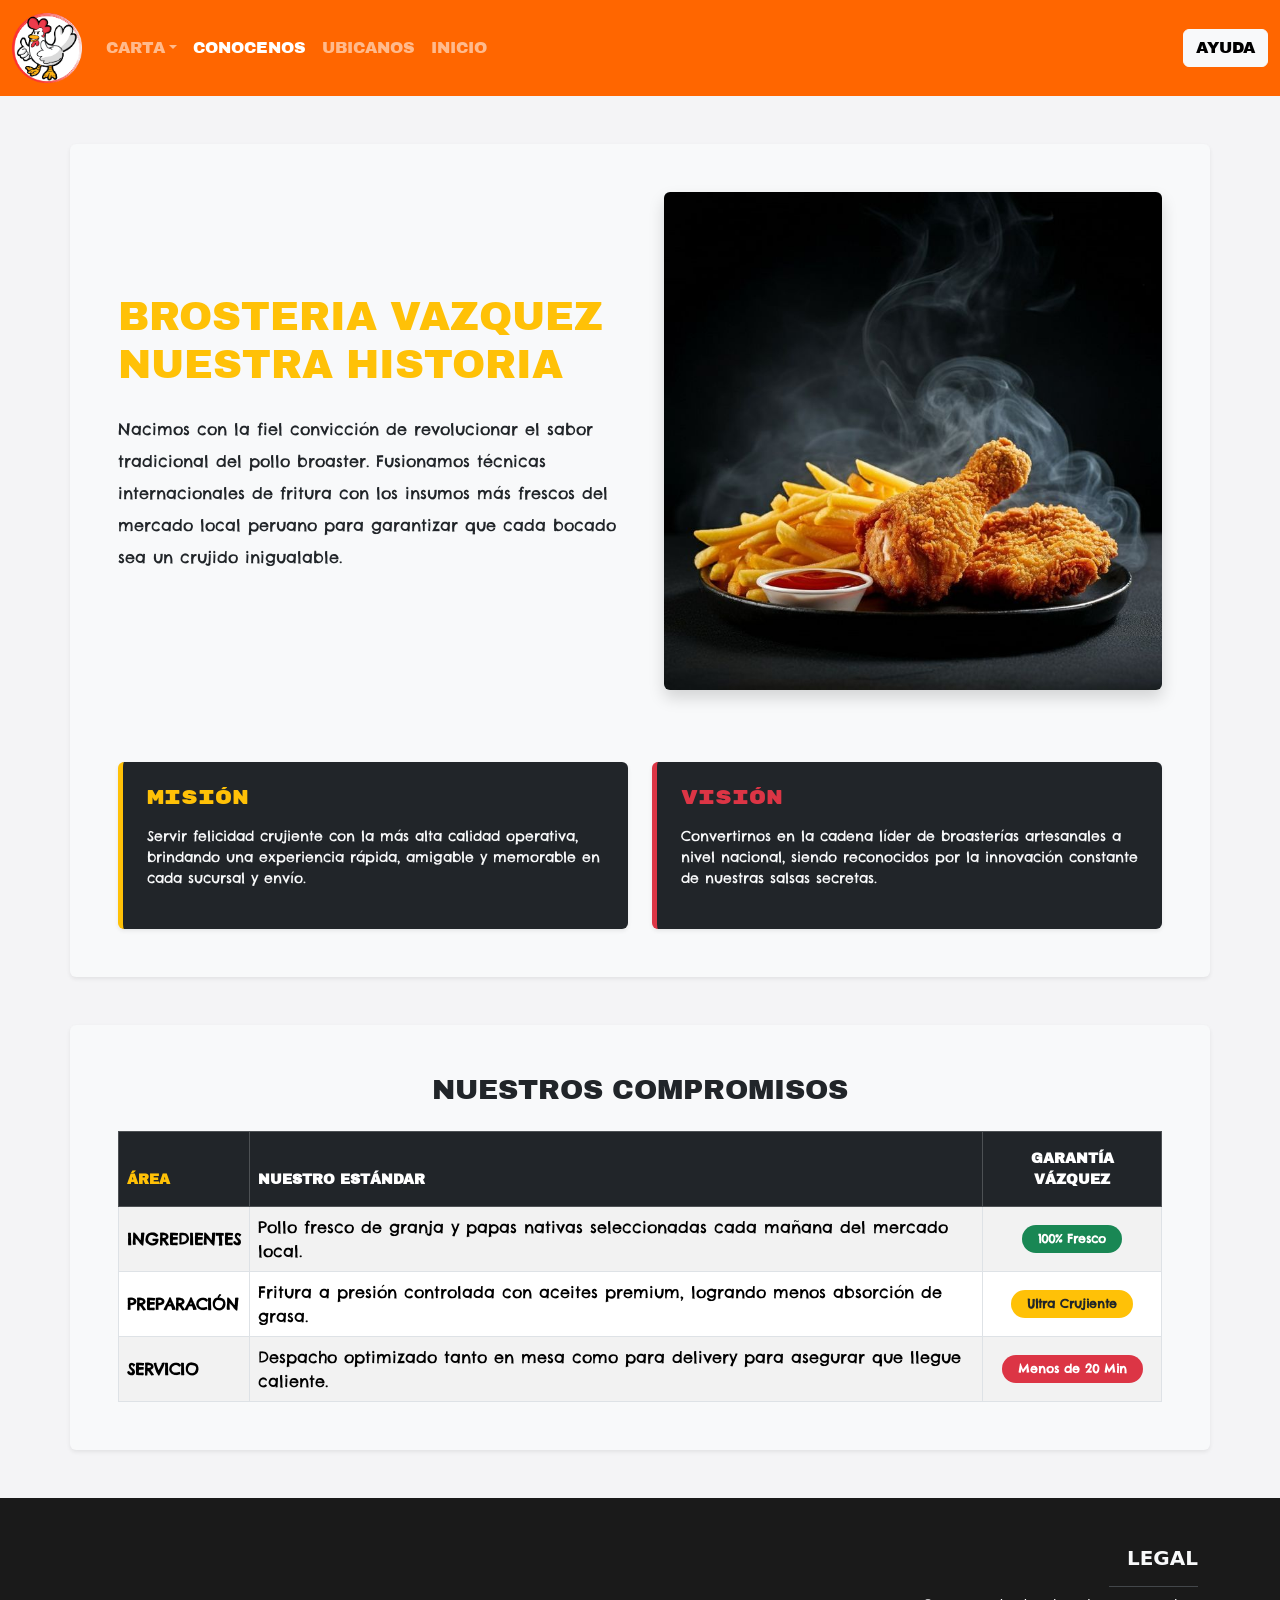
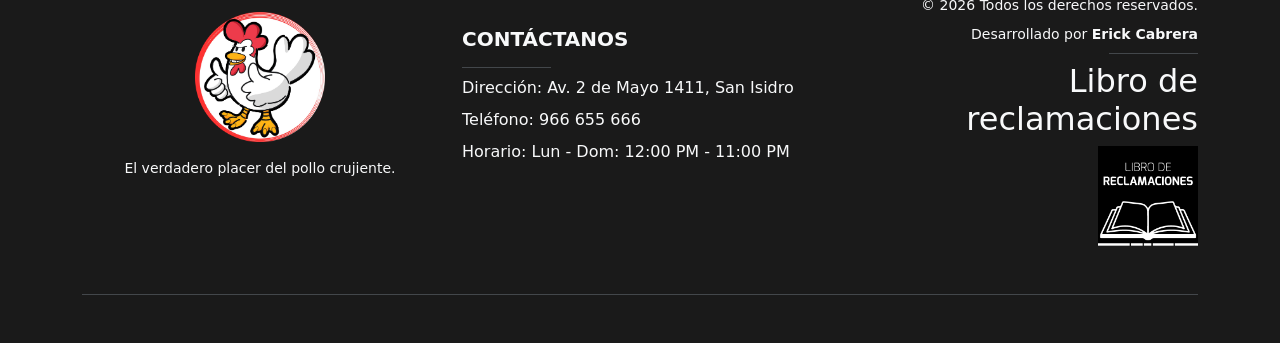
==== conocenos.html @ 8547aa76 "Primer commit: Estructura del proyecto" ====
<!DOCTYPE html>
<html lang="es">
<head>
    <meta charset="UTF-8">
    <meta name="viewport" content="width=device-width, initial-scale=1.0">
    <title>BROSTERIA VAZQUEZ - CONOCENOS</title>
    <link rel="icon" type="image/png" href="images/broasteria-Vasquez-modified.png">
    <link rel="stylesheet" href="css/style.css">
    <link href="https://cdn.jsdelivr.net/npm/bootstrap@5.3.8/dist/css/bootstrap.min.css" rel="stylesheet" integrity="sha384-sRIl4kxILFvY47J16cr9ZwB07vP4J8+LH7qKQnuqkuIAvNWLzeN8tE5YBujZqJLB" crossorigin="anonymous">
    <link rel="preconnect" href="https://fonts.googleapis.com">
    <link rel="preconnect" href="https://fonts.gstatic.com" crossorigin>
    <link href="https://fonts.googleapis.com/css2?family=Archivo+Black&family=Chelsea+Market&family=Rubik+Mono+One&display=swap" rel="stylesheet">
</head>
<body>    
    <header class="container-fluid p-0">
        <nav class="navbar navbar-expand-lg escm-bg-orange escm-archivo-black-regular" data-bs-theme="dark">
            <div class="container-fluid">
                <button class="navbar-toggler" type="button" data-bs-toggle="collapse" data-bs-target="#navbarSupportedContent" aria-controls="navbarSupportedContent" aria-expanded="false" aria-label="Toggle navigation">
                    <span class="navbar-toggler-icon"></span>
                </button>
                <div class="collapse navbar-collapse" id="navbarSupportedContent">
                    <a class="navbar-brand" href="index.html">
                        <img src="images/broasteria-Vasquez-modified.png" alt="logo" width="70">
                    </a>
                    <ul class="navbar-nav me-auto mb-2 mb-lg-0">
                        <li class="nav-item dropdown">
                            <a class="nav-link dropdown-toggle" href="cartas.html" role="button" data-bs-toggle="dropdown" aria-expanded="false">CARTA</a>
                            <ul class="dropdown-menu">
                                <li><a class="dropdown-item" href="cartas.html">PLATOS EXTREMOS</a></li>
                                <li><a class="dropdown-item" href="cartas.html">PROMOCIONES</a></li>
                                <li><hr class="dropdown-divider"></li>
                                <li><a class="dropdown-item" href="cartas.html">MENUS</a></li>
                            </ul>
                        </li>
                        <li class="nav-item"><a class="nav-link active" href="conocenos.html">CONOCENOS</a></li>
                        <li class="nav-item"><a class="nav-link" href="ubicanos.html">UBICANOS</a></li>
                        <li class="nav-item"><a class="nav-link" href="index.html">INICIO</a></li>
                    </ul>
                </div>
                <div><a href="ayuda.html" class="btn btn-light escm_btn_header">Ayuda</a></div>
            </div>
        </nav>
    </header>

    <main class="escm_bg_fond py-5">
        <section class="container bg-light p-5 rounded shadow-sm">
            <div class="row align-items-center g-5">
                <div class="col-lg-6">
                    <h1 class="escm-archivo-black-regular text-warning mb-4">BROSTERIA VAZQUEZ <br>NUESTRA HISTORIA</h1>
                    <p class="escm-chelsea-market-regular lh-lg text-dark">
                        Nacimos con la fiel convicción de revolucionar el sabor tradicional del pollo broaster. Fusionamos técnicas internacionales de fritura con los insumos más frescos del mercado local peruano para garantizar que cada bocado sea un crujido inigualable.
                    </p>
                </div>
                <div class="col-lg-6">
                    <img src="images/fondo_pollo.jpg" alt="Historia Vázquez" class="img-fluid rounded shadow w-100">
                </div>
            </div>

            <div class="row g-4 mt-5">
                <div class="col-md-6">
                    <div class="p-4 bg-dark text-light rounded h-100 shadow-sm border-start border-warning border-5">
                        <h3 class="escm-rubik-mono-one-regular text-warning fs-5">Misión</h3>
                        <p class="mt-3 escm-chelsea-market-regular small">Servir felicidad crujiente con la más alta calidad operativa, brindando una experiencia rápida, amigable y memorable en cada sucursal y envío.</p>
                    </div>
                </div>
                <div class="col-md-6">
                    <div class="p-4 bg-dark text-light rounded h-100 shadow-sm border-start border-danger border-5">
                        <h3 class="escm-rubik-mono-one-regular text-danger fs-5">Visión</h3>
                        <p class="mt-3 escm-chelsea-market-regular small">Convertirnos en la cadena líder de broasterías artesanales a nivel nacional, siendo reconocidos por la innovación constante de nuestras salsas secretas.</p>
                    </div>
                </div>
            </div>
        </section>
        <section class="container bg-light p-5 rounded shadow-sm mt-5">
            <h2 class="escm-archivo-black-regular text-center text-dark mb-4 fs-3">NUESTROS COMPROMISOS</h2>
            
            <div class="table-responsive">
                <table class="table table-striped table-hover table-bordered align-middle mb-0">
                    <thead class="table-dark escm-archivo-black-regular small">
                        <tr>
                            <th scope="col" class="py-3 text-warning">ÁREA</th>
                            <th scope="col" class="py-3">NUESTRO ESTÁNDAR</th>
                            <th scope="col" class="py-3 text-center">GARANTÍA VÁZQUEZ</th>
                        </tr>
                    </thead>
                    <tbody class="escm-chelsea-market-regular text-dark">
                        <tr>
                            <td class="fw-bold text-uppercase">Ingredientes</td>
                            <td>Pollo fresco de granja y papas nativas seleccionadas cada mañana del mercado local.</td>
                            <td class="text-center"><span class="badge rounded-pill bg-success px-3 py-2">100% Fresco</span></td>
                        </tr>
                        <tr>
                            <td class="fw-bold text-uppercase">Preparación</td>
                            <td>Fritura a presión controlada con aceites premium, logrando menos absorción de grasa.</td>
                            <td class="text-center"><span class="badge rounded-pill bg-warning text-dark px-3 py-2">Ultra Crujiente</span></td>
                        </tr>
                        <tr>
                            <td class="fw-bold text-uppercase">Servicio</td>
                            <td>Despacho optimizado tanto en mesa como para delivery para asegurar que llegue caliente.</td>
                            <td class="text-center"><span class="badge rounded-pill bg-danger px-3 py-2">Menos de 20 Min</span></td>
                        </tr>
                    </tbody>
                </table>
            </div>
        </section>
    </main>

   <footer class="escm-bg-footer py-5 text-light">
        <div class="container">
            <div class="row gy-4 align-items-center text-center text-md-start">
                <div class="col-12 col-md-4 text-center">
                    <img src="images/broasteria-Vasquez-modified.png" alt="Broastería Vásquez" width="130" class="mb-3 img-fluid">
                    <p class="small mb-0">El verdadero placer del pollo crujiente.</p>
                </div>
                <div class="col-12 col-md-4">
                    <h5 class="text-uppercase fw-bold mb-3">Contáctanos</h5>
                    <hr class="border-secondary my-2 w-25 mx-auto mx-md-0 opacity-50">
                    <ul class="list-unstyled mb-0">
                        <li class="mb-2">Dirección: Av. 2 de Mayo 1411, San Isidro</li>
                        <li class="mb-2">Teléfono: 966 655 666</li>
                        <li>Horario: Lun - Dom: 12:00 PM - 11:00 PM</li>
                    </ul>
                </div>
                <div class="col-12 col-md-4 text-md-end">
                    <h5 class="text-uppercase fw-bold mb-3">Legal</h5>
                    <hr class="border-secondary my-2 w-25 ms-auto me-auto me-md-0 opacity-50">
                    <p class="small mb-2">&copy; 2026 Todos los derechos reservados.</p>
                    <p class="small mb-0">Desarrollado por <span class="fw-bold">Erick Cabrera</span></p>
                    <hr class="border-secondary my-2 w-25 ms-auto me-auto me-md-0 opacity-50">
                    <p class="h2">Libro de <br> reclamaciones 
                    </p>
                    <a href="reclamos.html"><img src="images/images (2).png" alt="libro" width="100" class="text-center"></a>
                </div>
            </div>
            <hr class="border-secondary mt-5 mb-0 opacity-50">
        </div>
    </footer>

    <script src="https://cdn.jsdelivr.net/npm/bootstrap@5.3.8/dist/js/bootstrap.bundle.min.js" integrity="sha384-FKyoEForCGlyvwx9Hj09JcYn3nv7wiPVlz7YYwJrWVcXK/BmnVDxM+D2scQbITxI" crossorigin="anonymous"></script>
</body>
</html>
---- css/style.css ----
*{
    margin: 0;
    margin-left: 0;
    padding-left: 0%;
    padding: 0%;
}

.escm_bg_fond {
  background-color: antiquewhite;
}
main{
    margin: 0%;
    padding: 0%;
}
.bg_btn_header{
    margin-bottom: 3px;
}
    
header{
    margin: 0;
    z-index: 20;
    background-color: beige;
}

.escm-bg-orange{
    background-color: rgb(245, 122, 40);
}
.escm-archivo-black-regular {
  font-family: "Archivo Black", sans-serif;
  font-weight: 400;
  font-style: normal;
}
.escm-chelsea-market-regular {
  font-family: "Chelsea Market", system-ui;
  font-weight: 400;
  font-style: normal;
}
.escm-rubik-mono-one-regular {
  font-family: "Rubik Mono One", monospace !important;
  font-weight: 400 !important;
  font-style: normal !important;
}
.escm-carousel{
    max-height: 700px;
}
.escm-bg-img{
    background-color: rgba(243, 236, 236, 0.726);
    

}
.escm-bg-footer{
    background-color: rgba(251, 183, 95, 0.484);
}
.escm-img-footer{
    width: 150px;
    height: auto;
}
.escm-carrusel-inicio{
   
    max-height: 600px;
}



.escm-bg-orange {
  background-color: #ff6600 !important; 
}

.escm_bg_fond {
  background-color: #f4f4f6; 
}

.escm-bg-footer {
  background-color: #1a1a1a !important; 
}

.escm_btn_header {
  border-radius: 20px;
  padding: 5px 20px;
  font-weight: bold;
  text-transform: uppercase;
}


.escm-carrusel-inicio img {
  height: auto;
  max-height: 480px;
  object-fit: cover;
}

.escm_banner_carta {
  border-left: 8px solid #ff6600;
}

.escm_img_carta {
  height: 200px;
  object-fit: cover;
}

.escm_hr_ayuda {
  border: 3px solid #ff6600;
  width: 80px;
  opacity: 1;
  border-radius: 10px;
}

.escm_paso_card {
  background-color: #fff;
  border: 2px solid #f0f0f0;
  transition: transform 0.2s ease, box-shadow 0.2s ease;
}

.escm_paso_card:hover {
  transform: translateY(-4px);
  box-shadow: 0 6px 16px rgba(0,0,0,0.12) !important;
  border-color: #ff6600;
}

.escm_paso_icono {
  font-size: 2rem;
}



.escm_accordion_item {
  border-left: 5px solid #ff6600 !important;
  background-color: #fff;
  box-shadow: 0 2px 8px rgba(0,0,0,0.06);
}

.escm_accordion_btn {
  background-color: #fff !important;
  color: #1a1a1a !important;
  font-size: 0.95rem;
}

.escm_accordion_btn:not(.collapsed) {
  background-color: #fff7f0 !important;
  color: #ff6600 !important;
  box-shadow: none !important;
}

.escm_accordion_btn::after {
  filter: brightness(0.4);
}

.escm_accordion_body {
  background-color: #fafafa;
  border-top: 1px solid #f0e8e0;
}

.escm_acc_badge {
  font-size: 0.72rem;
  padding: 4px 10px;
  border-radius: 20px;
  white-space: nowrap;
  font-family: "Archivo Black", sans-serif;
}

.escm_badge_orange {
  background-color: #ff6600;
}

.escm_lista_acc {
  list-style: none;
  padding: 0;
  margin: 0;
}

.escm_lista_acc li {
  padding: 6px 0;
  border-bottom: 1px dashed #eee;
  font-size: 0.9rem;
}

.escm_lista_acc li:last-child {
  border-bottom: none;
}

.escm_acc_img {
  max-height: 160px;
  width: 100%;
  object-fit: cover;
  border: 2px solid #f0e8e0;
}

.escm_pago_tag {
  background-color: #fff;
  font-size: 0.82rem;
  font-weight: 600;
  color: #333;
  transition: background-color 0.2s;
}

.escm_pago_tag:hover {
  background-color: #fff3e0;
}


.escm_btn_llamar {
  font-size: 1.1rem;
  border-radius: 30px;
  letter-spacing: 1px;
}


.escm_video_carta {
  border: 4px solid #ff6600;
}


.escm_dropdown_arrow {
  padding-left: 4px;
  padding-right: 8px;
}


.escm_img_destacado {
  width: 75%;
  height: 200px;
  object-fit: cover;
}

.escm-img-carrusel-carta {
  height: 300px; 
  object-fit: cover; 
  width: 100%; 
}
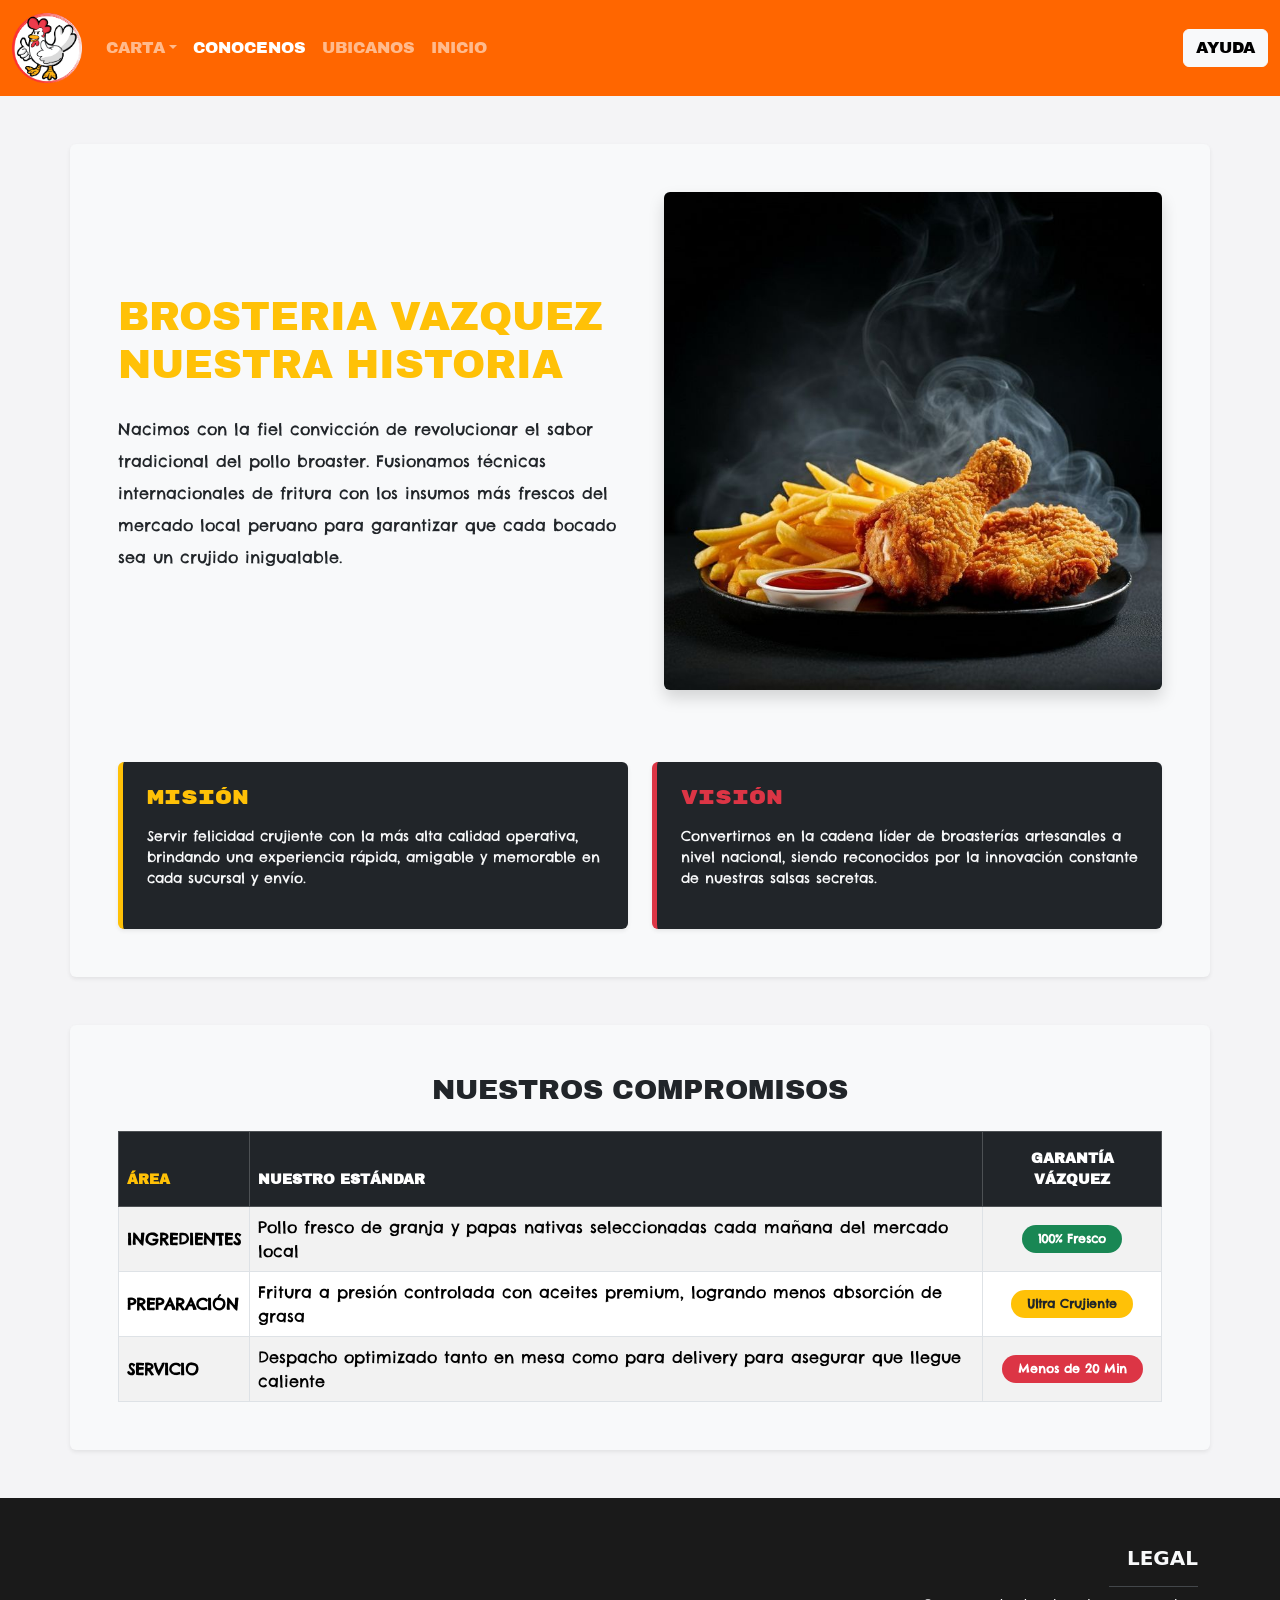
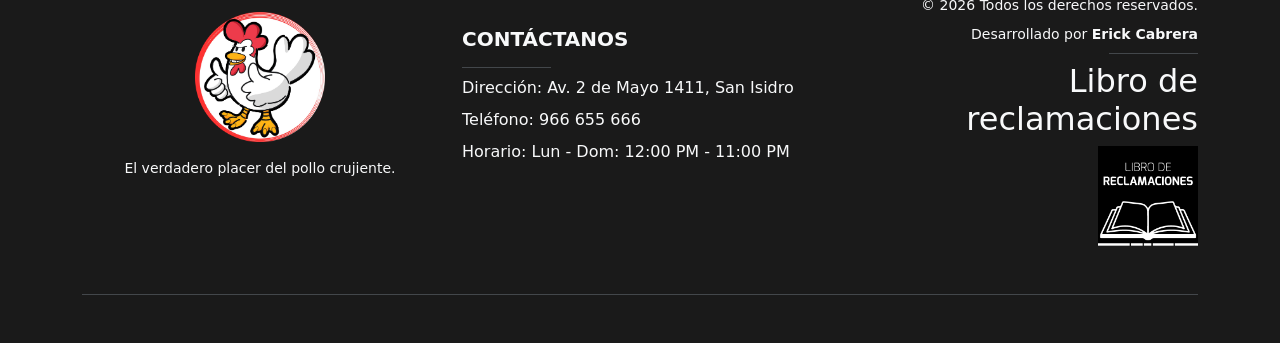
==== commit 0e70326e: "correcion 5" ====
--- a/conocenos.html
+++ b/conocenos.html
@@ -86,17 +86,17 @@
                     <tbody class="escm-chelsea-market-regular text-dark">
                         <tr>
                             <td class="fw-bold text-uppercase">Ingredientes</td>
-                            <td>Pollo fresco de granja y papas nativas seleccionadas cada mañana del mercado local.</td>
+                            <td>Pollo fresco de granja y papas nativas seleccionadas cada mañana del mercado local</td>
                             <td class="text-center"><span class="badge rounded-pill bg-success px-3 py-2">100% Fresco</span></td>
                         </tr>
                         <tr>
                             <td class="fw-bold text-uppercase">Preparación</td>
-                            <td>Fritura a presión controlada con aceites premium, logrando menos absorción de grasa.</td>
+                            <td>Fritura a presión controlada con aceites premium, logrando menos absorción de grasa</td>
                             <td class="text-center"><span class="badge rounded-pill bg-warning text-dark px-3 py-2">Ultra Crujiente</span></td>
                         </tr>
                         <tr>
                             <td class="fw-bold text-uppercase">Servicio</td>
-                            <td>Despacho optimizado tanto en mesa como para delivery para asegurar que llegue caliente.</td>
+                            <td>Despacho optimizado tanto en mesa como para delivery para asegurar que llegue caliente</td>
                             <td class="text-center"><span class="badge rounded-pill bg-danger px-3 py-2">Menos de 20 Min</span></td>
                         </tr>
                     </tbody>
--- a/css/style.css
+++ b/css/style.css
@@ -8,10 +8,8 @@
 .escm_bg_fond {
   background-color: antiquewhite;
 }
-main{
-    margin: 0%;
-    padding: 0%;
-}
+
+
 .bg_btn_header{
     margin-bottom: 3px;
 }
